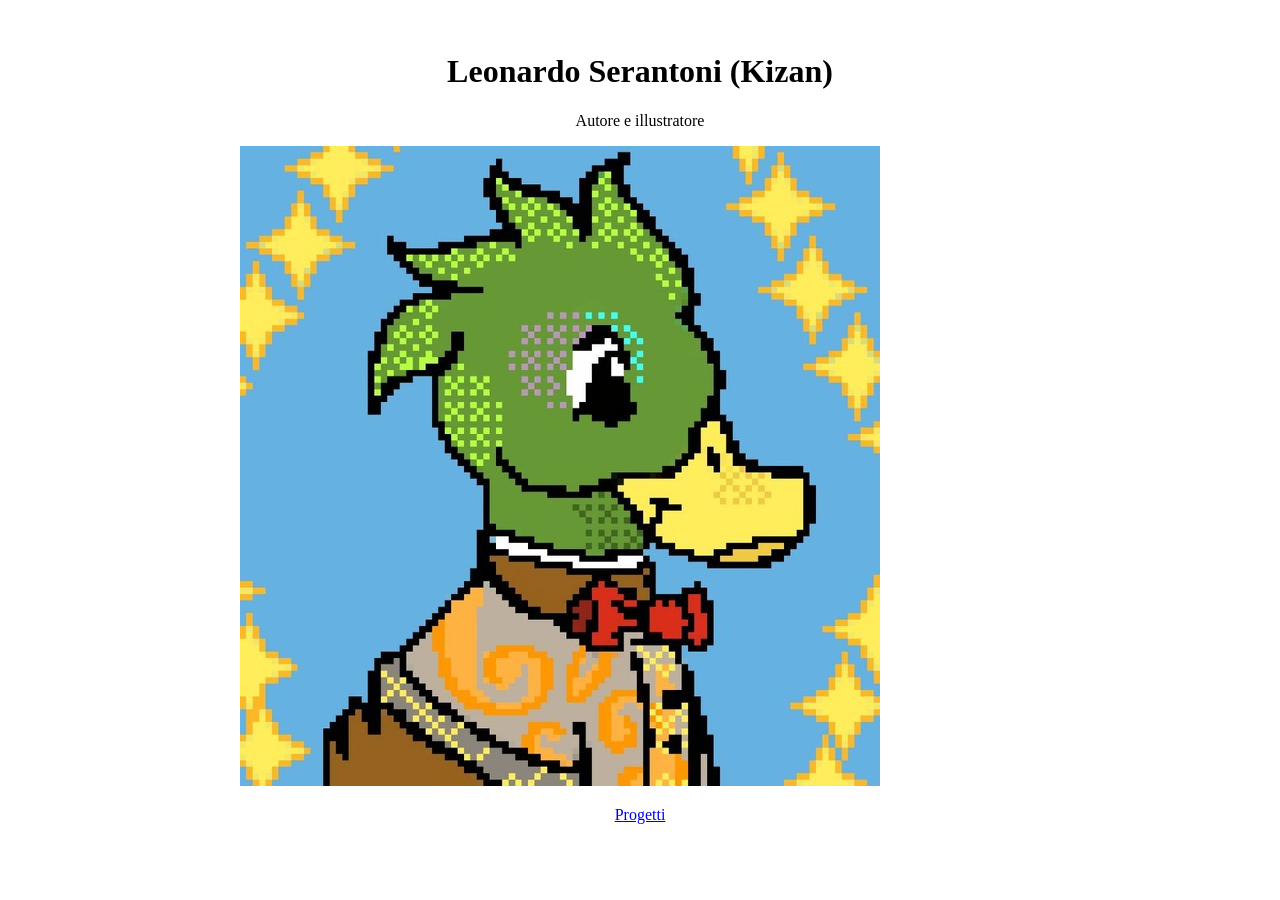
==== index.html @ e0f38040 "Update index.html" ====
<!DOCTYPE html>
<html lang="it">
<style>
  .centrato {
    text-align: center;
  }
</style>
  
<head>
  <meta charset="UTF-8">
  <meta name="viewport" content="width=device-width, initial-scale=1.0">
  <title>Portfolio - Leonardo Serantoni</title>
  <style>
    body { font-family: Lexend; max-width: 800px; margin: auto; padding: 2rem; }
    h1 { text-align: center; }
    img { max-width: 100%; margin-bottom: 1rem; }
    .project { margin-bottom: 2rem; }
  </style>
</head>
<body>
  <h1>Leonardo Serantoni (Kizan)</h1>
  <p style="text-align: center;">Autore e illustratore</p>
  <img src="mallardDuck.jpg">
  <div class="centrato">
  <a href="progetti.html">Progetti</a>
 
</body>
</html>
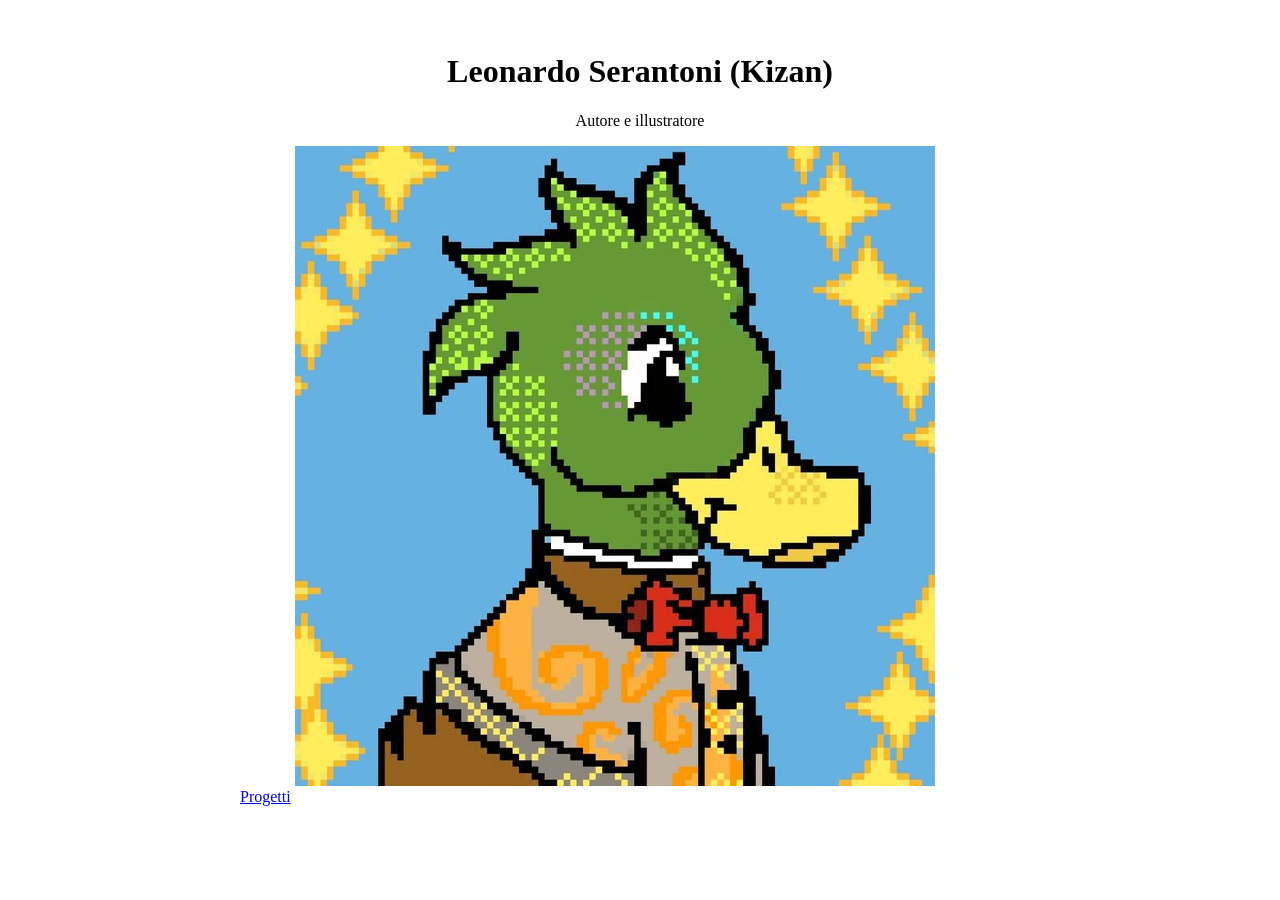
==== commit f0d66918: "Update index.html" ====
--- a/index.html
+++ b/index.html
@@ -20,9 +20,10 @@
 <body>
   <h1>Leonardo Serantoni (Kizan)</h1>
   <p style="text-align: center;">Autore e illustratore</p>
+  <a href="progetti.html">Progetti</a>
   <img src="mallardDuck.jpg">
   <div class="centrato">
-  <a href="progetti.html">Progetti</a>
+  
  
 </body>
 </html>
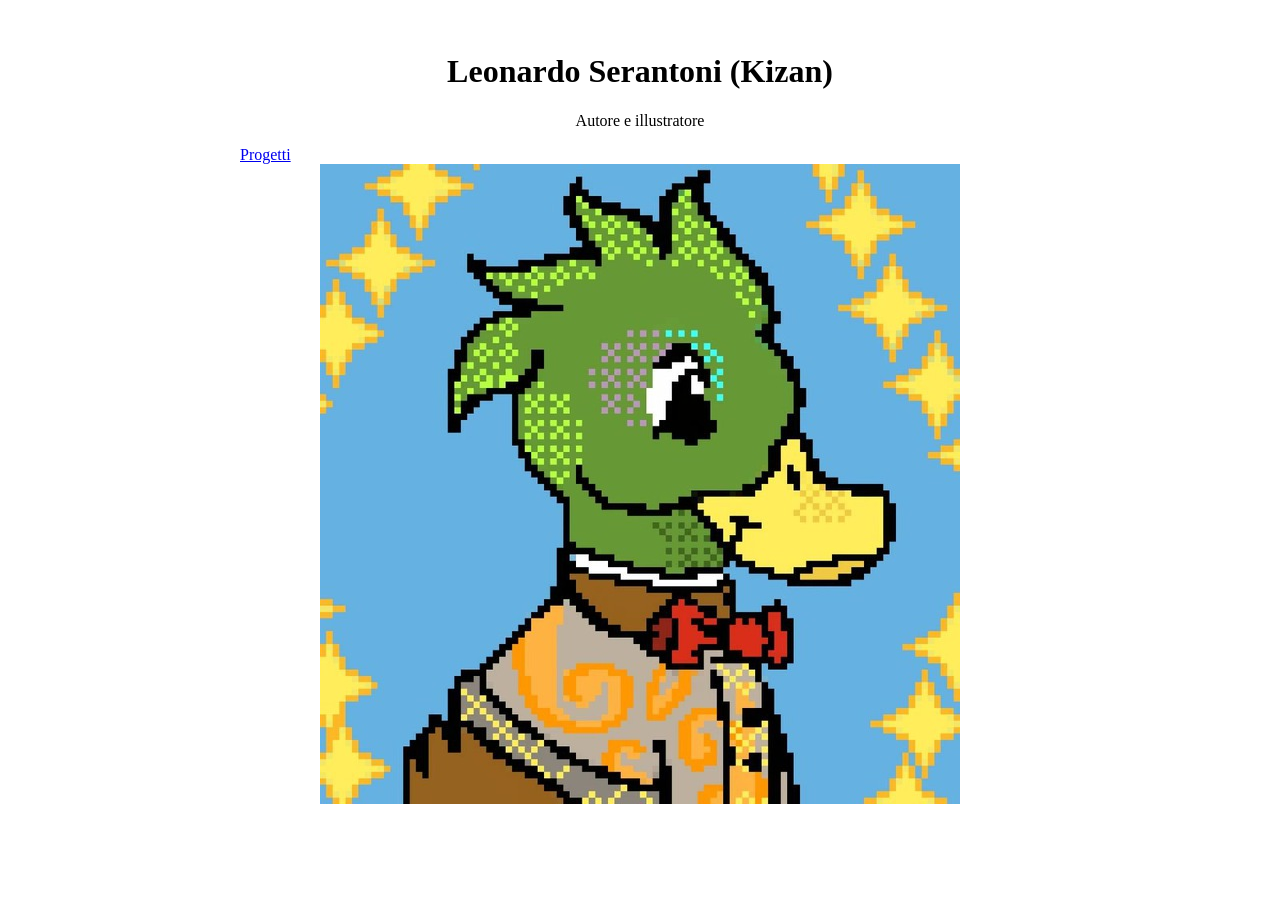
==== commit ac4c6a7f: "Update index.html" ====
--- a/index.html
+++ b/index.html
@@ -21,6 +21,7 @@
   <h1>Leonardo Serantoni (Kizan)</h1>
   <p style="text-align: center;">Autore e illustratore</p>
   <a href="progetti.html">Progetti</a>
+  <div class="centrato">
   <img src="mallardDuck.jpg">
   <div class="centrato">
   
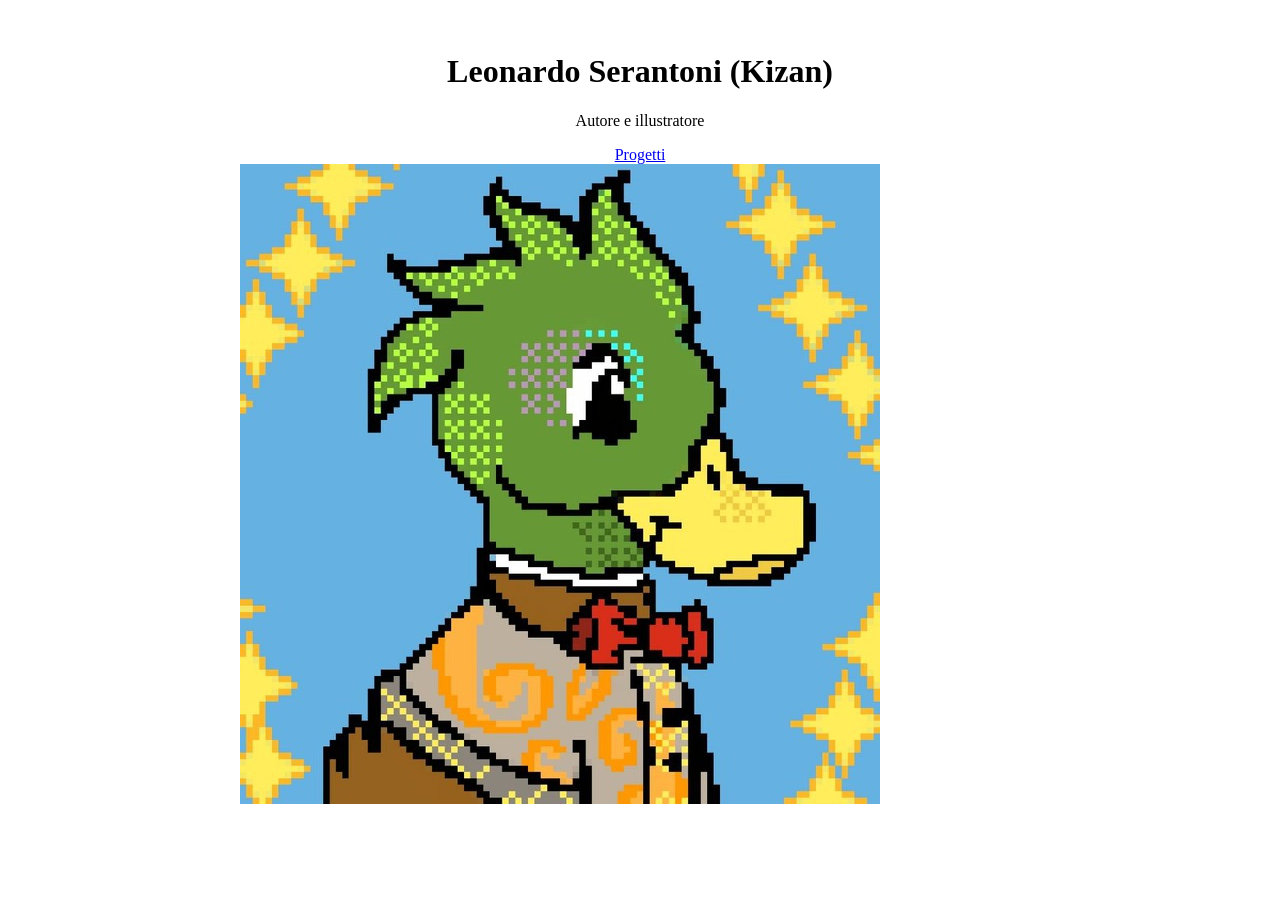
==== commit f57e86eb: "Update index.html" ====
--- a/index.html
+++ b/index.html
@@ -20,8 +20,9 @@
 <body>
   <h1>Leonardo Serantoni (Kizan)</h1>
   <p style="text-align: center;">Autore e illustratore</p>
+  <div style="text-align: center;">
   <a href="progetti.html">Progetti</a>
-  <div class="centrato">
+</div>
   <img src="mallardDuck.jpg">
   <div class="centrato">
   
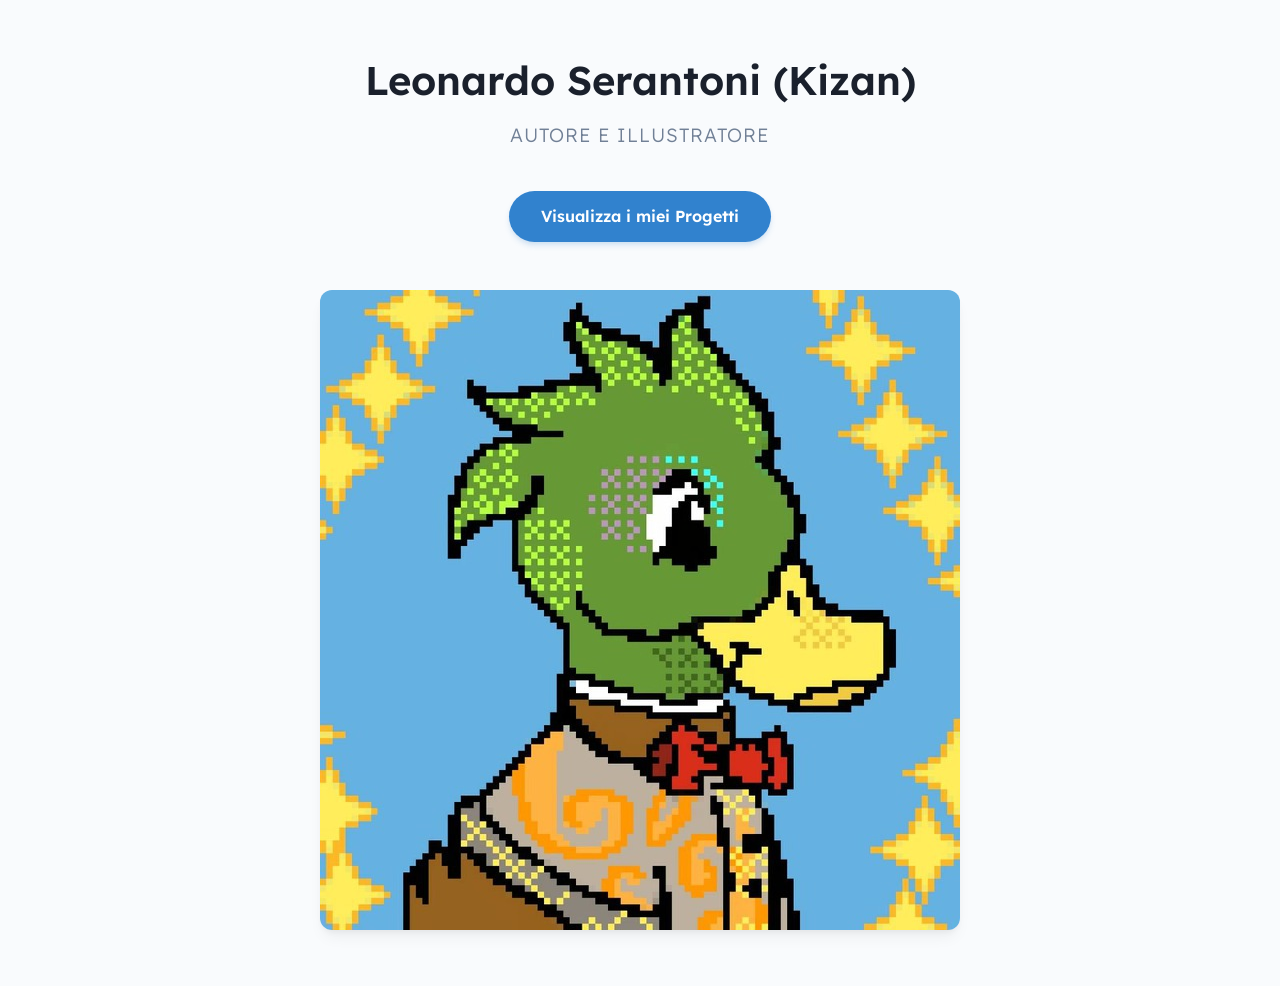
==== commit 9770cc4e: "Update index.html" ====
--- a/index.html
+++ b/index.html
@@ -1,31 +1,107 @@
 <!DOCTYPE html>
 <html lang="it">
-<style>
-  .centrato {
-    text-align: center;
-  }
-</style>
-  
 <head>
   <meta charset="UTF-8">
   <meta name="viewport" content="width=device-width, initial-scale=1.0">
   <title>Portfolio - Leonardo Serantoni</title>
+  
+  <!-- Importiamo un font moderno e leggero da Google Fonts -->
+  <link rel="preconnect" href="https://fonts.googleapis.com">
+  <link rel="preconnect" href="https://fonts.gstatic.com" crossorigin>
+  <link href="https://fonts.googleapis.com/css2?family=Lexend:wght@300;400;600&display=swap" rel="stylesheet">
+
   <style>
-    body { font-family: Lexend; max-width: 800px; margin: auto; padding: 2rem; }
-    h1 { text-align: center; }
-    img { max-width: 100%; margin-bottom: 1rem; }
-    .project { margin-bottom: 2rem; }
+    /* Reset e stili globali */
+    * {
+      box-sizing: border-box;
+      margin: 0;
+      padding: 0;
+    }
+
+    body { 
+      font-family: 'Lexend', sans-serif; 
+      max-width: 800px; 
+      margin: auto; 
+      padding: 3rem 1.5rem; 
+      background-color: #f9fbfd; /* Sfondo leggermente off-white per stancare meno la vista */
+      color: #2d3748; /* Testo grigio scuro, più morbido del nero puro */
+      line-height: 1.6;
+    }
+
+    /* Header e Testi */
+    header {
+      text-align: center;
+      margin-bottom: 2.5rem;
+    }
+
+    h1 { 
+      font-size: 2.5rem;
+      font-weight: 600;
+      color: #1a202c;
+      margin-bottom: 0.5rem;
+    }
+
+    .subtitle {
+      font-size: 1.2rem;
+      color: #718096;
+      font-weight: 300;
+      letter-spacing: 1px;
+      text-transform: uppercase;
+      margin-bottom: 2rem;
+    }
+
+    /* Il nuovo Bottone Progetti */
+    .btn-container {
+      text-align: center;
+      margin-bottom: 3rem;
+    }
+
+    .btn-progetti {
+      display: inline-block;
+      padding: 0.8rem 2rem;
+      background-color: #3182ce; /* Un blu professionale e vivido */
+      color: #ffffff;
+      text-decoration: none;
+      font-weight: 600;
+      border-radius: 50px; /* Bordi arrotondati stile moderno */
+      box-shadow: 0 4px 6px -1px rgba(49, 130, 206, 0.2), 0 2px 4px -1px rgba(49, 130, 206, 0.06);
+      transition: all 0.3s ease; /* Animazione fluida al passaggio del mouse */
+    }
+
+    .btn-progetti:hover {
+      background-color: #2b6cb0; /* Blu leggermente più scuro al passaggio del mouse */
+      transform: translateY(-2px); /* Effetto sollevamento */
+      box-shadow: 0 7px 14px -3px rgba(49, 130, 206, 0.3), 0 4px 6px -2px rgba(49, 130, 206, 0.1);
+    }
+
+    /* Immagine in evidenza */
+    .hero-image-container {
+      text-align: center;
+      margin-top: 2rem;
+    }
+
+    img { 
+      max-width: 100%; 
+      height: auto;
+      border-radius: 12px; /* Angoli smussati per l'immagine */
+      box-shadow: 0 10px 15px -3px rgba(0, 0, 0, 0.05), 0 4px 6px -2px rgba(0, 0, 0, 0.05);
+    }
   </style>
 </head>
 <body>
-  <h1>Leonardo Serantoni (Kizan)</h1>
-  <p style="text-align: center;">Autore e illustratore</p>
-  <div style="text-align: center;">
-  <a href="progetti.html">Progetti</a>
-</div>
-  <img src="mallardDuck.jpg">
-  <div class="centrato">
-  
- 
+
+  <header>
+    <h1>Leonardo Serantoni (Kizan)</h1>
+    <p class="subtitle">Autore e illustratore</p>
+  </header>
+
+  <div class="btn-container">
+    <a href="progetti.html" class="btn-progetti">Visualizza i miei Progetti</a>
+  </div>
+
+  <div class="hero-image-container">
+    <img src="mallardDuck.jpg" alt="Illustrazione Mallard Duck">
+  </div>
+
 </body>
 </html>
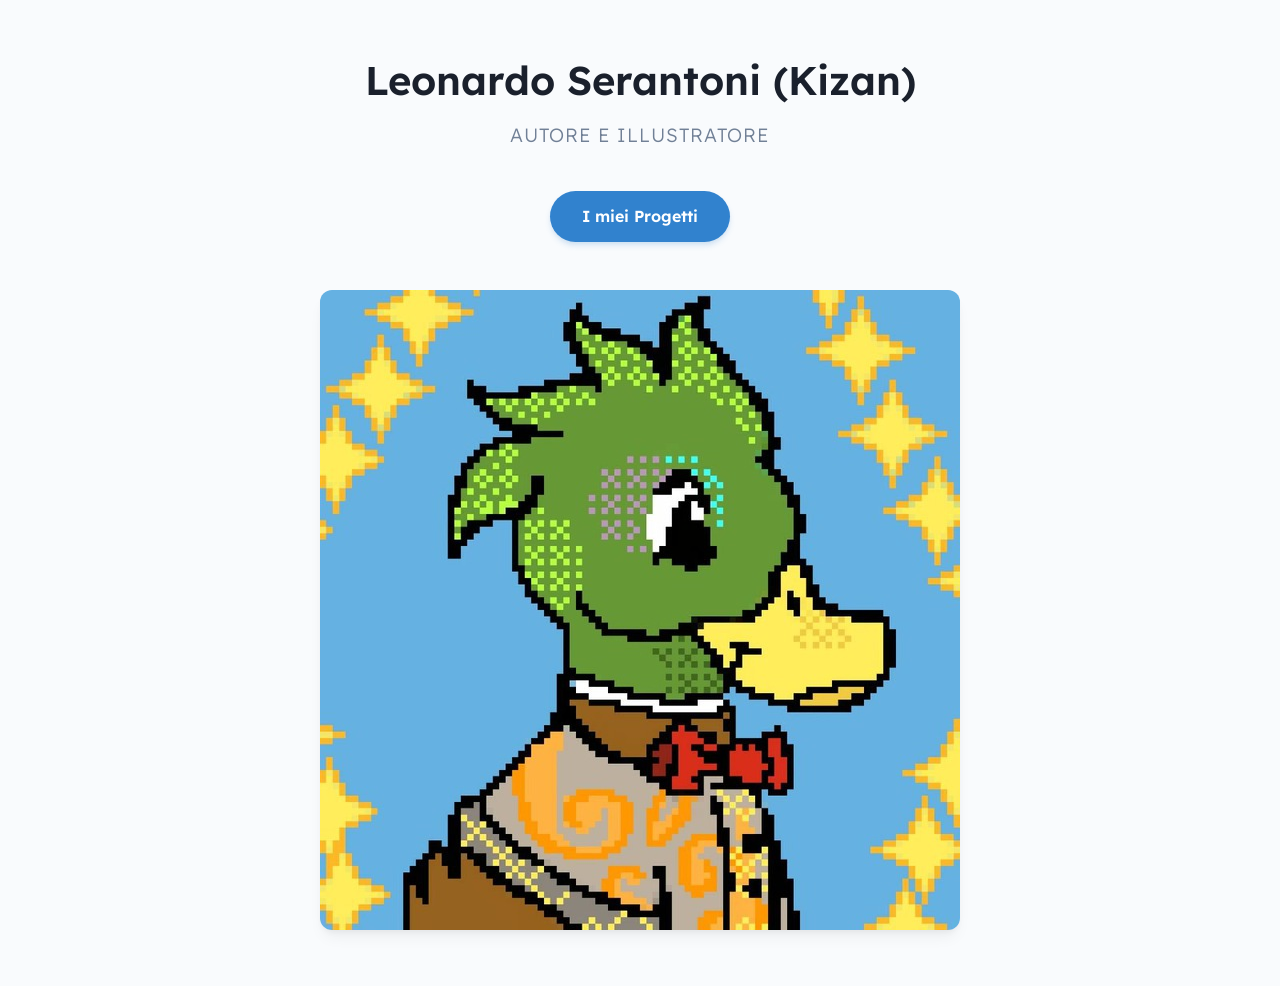
==== commit 1ef47da6: "Update index.html" ====
--- a/index.html
+++ b/index.html
@@ -5,13 +5,13 @@
   <meta name="viewport" content="width=device-width, initial-scale=1.0">
   <title>Portfolio - Leonardo Serantoni</title>
   
-  <!-- Importiamo un font moderno e leggero da Google Fonts -->
+ 
   <link rel="preconnect" href="https://fonts.googleapis.com">
   <link rel="preconnect" href="https://fonts.gstatic.com" crossorigin>
   <link href="https://fonts.googleapis.com/css2?family=Lexend:wght@300;400;600&display=swap" rel="stylesheet">
 
   <style>
-    /* Reset e stili globali */
+   
     * {
       box-sizing: border-box;
       margin: 0;
@@ -28,7 +28,7 @@
       line-height: 1.6;
     }
 
-    /* Header e Testi */
+    
     header {
       text-align: center;
       margin-bottom: 2.5rem;
@@ -50,7 +50,7 @@
       margin-bottom: 2rem;
     }
 
-    /* Il nuovo Bottone Progetti */
+ 
     .btn-container {
       text-align: center;
       margin-bottom: 3rem;
@@ -59,22 +59,22 @@
     .btn-progetti {
       display: inline-block;
       padding: 0.8rem 2rem;
-      background-color: #3182ce; /* Un blu professionale e vivido */
+      background-color: #3182ce; 
       color: #ffffff;
       text-decoration: none;
       font-weight: 600;
-      border-radius: 50px; /* Bordi arrotondati stile moderno */
+      border-radius: 50px; 
       box-shadow: 0 4px 6px -1px rgba(49, 130, 206, 0.2), 0 2px 4px -1px rgba(49, 130, 206, 0.06);
-      transition: all 0.3s ease; /* Animazione fluida al passaggio del mouse */
+      transition: all 0.3s ease; 
     }
 
     .btn-progetti:hover {
-      background-color: #2b6cb0; /* Blu leggermente più scuro al passaggio del mouse */
-      transform: translateY(-2px); /* Effetto sollevamento */
+      background-color: #2b6cb0; 
+      transform: translateY(-2px); 
       box-shadow: 0 7px 14px -3px rgba(49, 130, 206, 0.3), 0 4px 6px -2px rgba(49, 130, 206, 0.1);
     }
 
-    /* Immagine in evidenza */
+
     .hero-image-container {
       text-align: center;
       margin-top: 2rem;
@@ -83,7 +83,7 @@
     img { 
       max-width: 100%; 
       height: auto;
-      border-radius: 12px; /* Angoli smussati per l'immagine */
+      border-radius: 12px; 
       box-shadow: 0 10px 15px -3px rgba(0, 0, 0, 0.05), 0 4px 6px -2px rgba(0, 0, 0, 0.05);
     }
   </style>
@@ -96,7 +96,7 @@
   </header>
 
   <div class="btn-container">
-    <a href="progetti.html" class="btn-progetti">Visualizza i miei Progetti</a>
+    <a href="progetti.html" class="btn-progetti">I miei Progetti</a>
   </div>
 
   <div class="hero-image-container">
